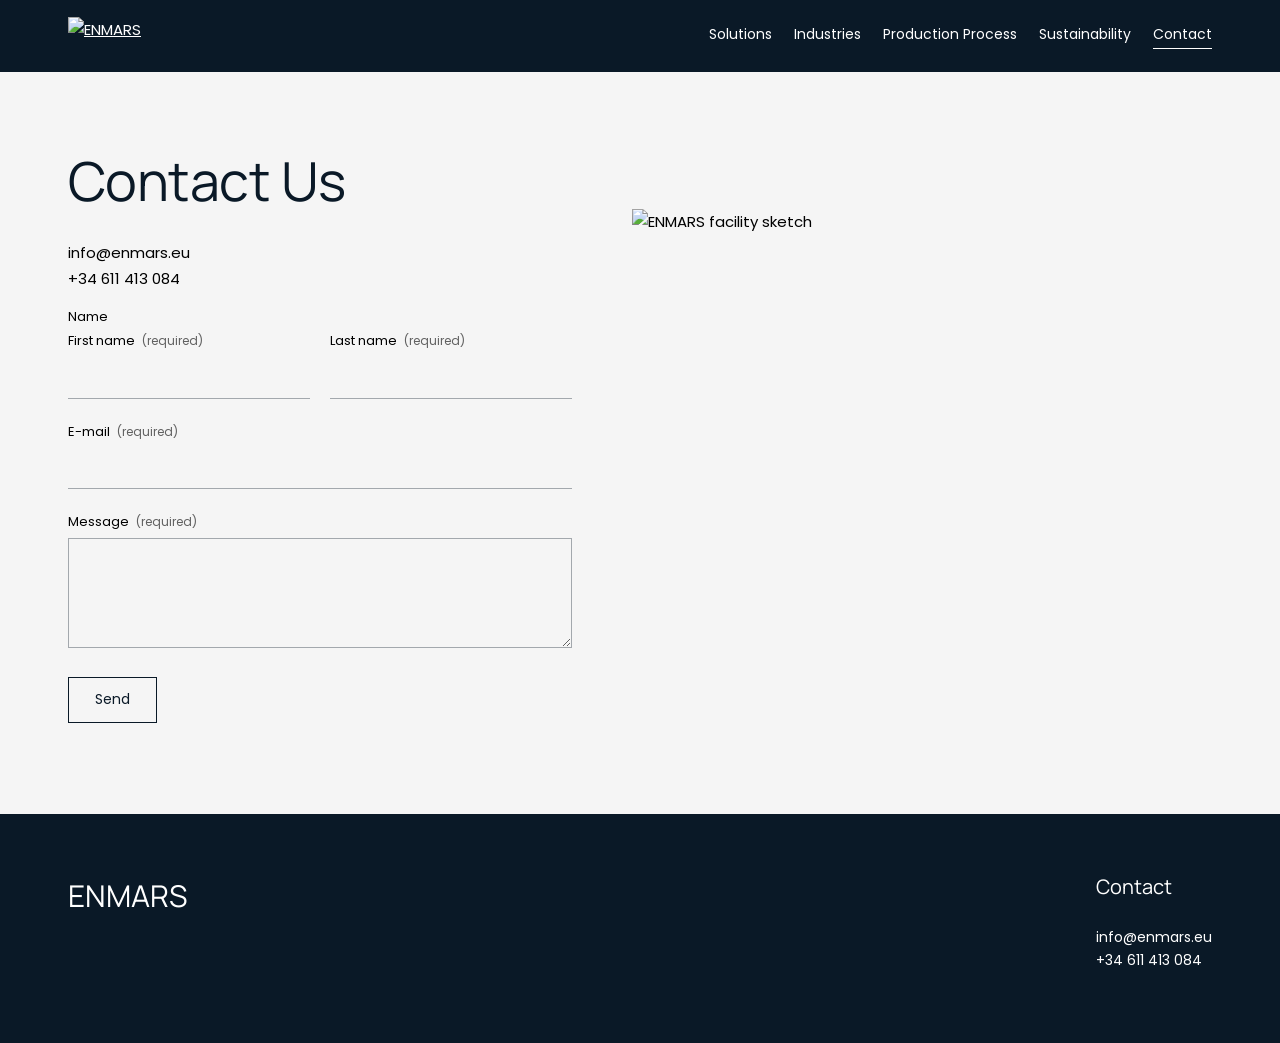
==== contact/index.html @ 2b2a97be "Create index.html" ====
<!DOCTYPE html>
<html lang="en">
<head>
  <meta charset="utf-8">
  <meta name="viewport" content="width=device-width, initial-scale=1">
  <title>Contact — ENMARS</title>
  <meta name="description" content="ENMARS — precision manufacturing for perfumery sampling. Fully assembled perfume vials, discovery sets and custom sampling projects from a specialised European network.">
  <meta property="og:title" content="Contact — ENMARS">
  <meta property="og:description" content="ENMARS — precision manufacturing for perfumery sampling. Fully assembled perfume vials, discovery sets and custom sampling projects from a specialised European network.">
  <meta property="og:image" content="https://enmars.eu/assets/img/hero-home.jpg">
  <link rel="icon" href="/assets/img/logo.jpg">
  <link rel="preconnect" href="https://fonts.googleapis.com">
  <link rel="preconnect" href="https://fonts.gstatic.com" crossorigin>
  <link href="https://fonts.googleapis.com/css2?family=Manrope:wght@400;500&family=Poppins:wght@400;500;700&display=swap" rel="stylesheet">
  <link rel="stylesheet" href="/assets/css/style.css">
</head>
<body>
  <header class="site-header">
    <div class="wrap">
      <a class="logo" href="/" aria-label="ENMARS home"><img src="/assets/img/logo.jpg" alt="ENMARS"></a>
      <button class="menu-btn" aria-label="Menu" aria-expanded="false">&#9776;</button>
      <nav class="nav">
        <a href="/solutions/">Solutions</a>
        <a href="/our-industries/">Industries</a>
        <a href="/production-process/">Production Process</a>
        <a href="/sustainability/">Sustainability</a>
        <a href="/contact/" class="active">Contact</a>
      </nav>
    </div>
  </header>

  <main>
    <section class="page">
      <div class="wrap contact-grid">
        <div>
          <h1>Contact Us</h1>
          <p><a href="mailto:info@enmars.eu" style="text-decoration:none">info@enmars.eu</a><br><a href="tel:+34611413084" style="text-decoration:none">+34 611 413 084</a></p>
        <form class="form" action="https://formsubmit.co/info@enmars.eu" method="POST">
          <input type="hidden" name="_subject" value="New enquiry from enmars.eu">
          <input type="hidden" name="_template" value="table">
          <input type="hidden" name="_captcha" value="false">
          <input type="hidden" name="_next" value="https://enmars.eu/thanks/">
          <input type="text" name="_honey" class="hp" tabindex="-1" autocomplete="off">
          <div class="legend">Name</div>
          <div class="row">
            <div class="field"><label for="fname">First name <span class="req">(required)</span></label><input id="fname" name="First name" type="text" autocomplete="given-name" required></div>
            <div class="field"><label for="lname">Last name <span class="req">(required)</span></label><input id="lname" name="Last name" type="text" autocomplete="family-name" required></div>
          </div>
          <div class="field"><label for="email">E-mail <span class="req">(required)</span></label><input id="email" name="email" type="email" autocomplete="email" required></div>
          <div class="field"><label for="message">Message <span class="req">(required)</span></label><textarea id="message" name="Message" required></textarea></div>
          <button class="btn" type="submit">Send</button>
          <div class="form-status" role="status"></div>
        </form>
        </div>
        <img src="/assets/img/contact-building.png" alt="ENMARS facility sketch" loading="lazy" style="margin-top:60px">
      </div>
    </section>
  </main>

  <footer class="site-footer">
    <div class="wrap">
      <div class="brand">ENMARS</div>
      <div>
        <h4>Contact</h4>
        <a href="mailto:info@enmars.eu">info@enmars.eu</a>
        <a href="tel:+34611413084">+34 611 413 084</a>
      </div>
    </div>
  </footer>
  <script src="/assets/js/main.js"></script>
</body>
</html>
---- assets/css/style.css ----
/* ENMARS — estilos del sitio */
:root {
  --navy: #0a1927;
  --light: #f5f5f5;
  --text: #000;
  --white: #fff;
  --line: rgba(10, 25, 39, .35);
  --max: 1240px;
  --pad: clamp(20px, 4vw, 48px);
  --head: "Manrope", "Poppins", sans-serif;
  --body: "Poppins", sans-serif;
}

* { box-sizing: border-box; }
html { scroll-behavior: smooth; }
body { margin: 0; font-family: var(--body); font-size: 15px; line-height: 1.7; color: var(--text); background: var(--light); -webkit-font-smoothing: antialiased; }
img { max-width: 100%; display: block; }
a { color: inherit; }
h1, h2, h3 { font-family: var(--head); font-weight: 400; line-height: 1.2; margin: 0 0 .5em; letter-spacing: -.01em; }
h1 { font-size: clamp(36px, 4.2vw, 56px); }
h2 { font-size: clamp(28px, 3vw, 40px); }
h3 { font-size: clamp(24px, 2.4vw, 32px); }
p { margin: 0 0 1em; }
.justify { text-align: justify; }
.wrap { max-width: var(--max); margin: 0 auto; padding: 0 var(--pad); }

/* Header */
.site-header { position: sticky; top: 0; z-index: 50; background: var(--navy); color: var(--white); }
.site-header .wrap { display: flex; align-items: center; justify-content: space-between; height: 72px; }
.logo img { height: 38px; width: auto; }
.nav { display: flex; gap: 22px; font-size: 14px; }
.nav a { text-decoration: none; padding-bottom: 2px; border-bottom: 1px solid transparent; }
.nav a:hover, .nav a.active { border-bottom-color: currentColor; }
.menu-btn { display: none; background: none; border: 0; color: inherit; font-size: 26px; cursor: pointer; }

/* Sections */
.section { padding: clamp(56px, 8vw, 110px) 0; }
.dark { background: var(--navy); color: var(--white); }
.light { background: var(--light); }
.bg-img { background-size: cover; background-position: center; }

/* Home: hero */
.hero { min-height: 640px; display: flex; align-items: center; background-color: var(--navy); }
.hero .text { max-width: 560px; }
.hero h1 { font-size: clamp(38px, 4.4vw, 56px); }
.hero p { max-width: 360px; text-align: justify; font-size: 15px; }

/* Home: product solutions (image left, text right) */
.products { min-height: 600px; display: flex; align-items: center; background-color: #0a1917; }
.products .text { margin-left: auto; max-width: 440px; color: #111; }
.products h2 { color: #111; }

/* Value proposition */
.values .grid { display: grid; grid-template-columns: 1fr 1fr; gap: 56px 80px; }
.values h1 { font-size: clamp(40px, 4.4vw, 58px); text-transform: uppercase; }
.values h3 { margin-bottom: .6em; }
.values p { text-align: justify; }

/* What we do */
.whatwedo .grid { display: grid; grid-template-columns: 1fr 2.4fr; gap: 40px; align-items: center; }
.whatwedo h2 { color: var(--navy); }
.whatwedo p { color: var(--navy); text-align: justify; }
.btn { display: inline-block; border: 1px solid var(--navy); color: var(--navy); background: transparent; padding: 10px 26px; text-decoration: none; font: inherit; font-size: 14px; text-align: center; cursor: pointer; transition: .2s; }
.btn:hover { background: var(--navy); color: var(--white); }

/* Accordion (industries on home) */
.accordion { border-top: 1px solid var(--line); }
.acc-item { border-bottom: 1px solid var(--line); }
.acc-item summary { list-style: none; cursor: pointer; display: flex; justify-content: space-between; align-items: center; font-family: var(--head); font-size: clamp(22px, 2.6vw, 34px); color: var(--navy); padding: 10px 0; }
.acc-item summary::-webkit-details-marker { display: none; }
.acc-item summary::after { content: "+"; font-size: 1.3em; font-weight: 300; line-height: 1; }
.acc-item[open] summary::after { content: "–"; }
.acc-item .acc-body { padding: 10px 0 26px 35%; font-size: clamp(16px, 1.5vw, 20px); }

/* Mission */
.mission .grid { display: grid; grid-template-columns: 1fr 3.2fr; gap: 40px; }
.mission h2.statement { font-size: clamp(24px, 2.6vw, 36px); line-height: 1.35; }
.hl-circle { position: relative; white-space: nowrap; }
.hl-circle::after { content: ""; position: absolute; inset: -6px -10px; border: 2px solid currentColor; border-radius: 50%; transform: rotate(-3deg); }
.hl-under { text-decoration: underline; text-decoration-thickness: 2px; text-underline-offset: 6px; }

/* Contact block */
.contact-block { position: relative; }
.contact-block.angled { clip-path: polygon(0 60px, 100% 0, 100% 100%, 0 100%); margin-top: -60px; padding-top: calc(60px + clamp(56px, 8vw, 110px)); }
.contact-grid { display: grid; grid-template-columns: 1fr 1.15fr; gap: 60px; align-items: start; }
.contact-grid h1 { color: var(--navy); }

/* Form */
.form .row { display: grid; grid-template-columns: 1fr 1fr; gap: 20px; }
.form label { display: block; font-size: 13px; margin-bottom: 4px; }
.form .req { opacity: .6; font-size: 12px; margin-left: 4px; }
.form .field { margin-bottom: 22px; }
.form .legend { font-size: 13px; margin-bottom: 2px; }
.form input, .form textarea { width: 100%; font: inherit; font-size: 15px; padding: 8px 2px; border: 0; border-bottom: 1px solid var(--line); background: transparent; color: var(--text); outline: none; border-radius: 0; }
.form textarea { min-height: 110px; resize: vertical; border: 1px solid var(--line); padding: 8px; }
.form input:focus, .form textarea:focus { border-color: var(--navy); }
.form .hp { position: absolute; left: -9999px; }
.form-status { margin-top: 14px; font-size: 14px; }

/* Generic content pages */
.page { padding: clamp(40px, 6vw, 80px) 0; }
.split { display: grid; grid-template-columns: 1fr 2fr; gap: 40px; align-items: start; }
.cards3 { display: grid; grid-template-columns: repeat(3, 1fr); gap: 40px; margin-top: 50px; }
.cards3 img { width: 100%; aspect-ratio: 1 / 1; object-fit: cover; margin-bottom: 26px; }
.cards3 h4 { font-family: var(--body); font-weight: 700; font-size: 18px; margin: 0 0 .8em; }
.cards3 p { text-align: justify; font-size: 14px; }
.center { text-align: center; }
.underline-title span { border-bottom: 2px solid currentColor; }
.block { border-top: 1px solid var(--line); padding: 30px 0; }
.block:first-of-type { border-top: 0; }
.block:last-child { border-bottom: 1px solid var(--line); }
.step { display: grid; grid-template-columns: 1fr 3fr; gap: 30px; align-items: center; border-top: 1px solid var(--line); padding: 30px 0; }
.step:first-child { border-top: 0; }
.step img { max-height: 190px; margin: 0 auto; }
.step p { font-size: 14px; }
.media-row { display: grid; grid-template-columns: 1fr 2fr; gap: 40px; align-items: center; border-top: 1px solid var(--line); padding: 36px 0; }
.media-row.reverse { grid-template-columns: 2fr 1fr; }
.media-row img { width: 100%; }
.media-row p { font-size: 14px; }
.certs { display: flex; flex-wrap: wrap; justify-content: center; align-items: center; gap: 40px; margin-top: 20px; }
.certs img { height: 90px; width: auto; }

/* Footer */
.site-footer { background: var(--navy); color: var(--white); padding: 56px 0 70px; }
.site-footer .wrap { display: flex; justify-content: space-between; gap: 30px; flex-wrap: wrap; }
.site-footer .brand { font-family: var(--head); font-size: 30px; }
.site-footer h4 { font-family: var(--head); font-weight: 400; font-size: 20px; margin: 0 0 22px; }
.site-footer a { text-decoration: none; display: block; font-size: 14px; }

/* Responsive */
@media (max-width: 860px) {
  .menu-btn { display: block; }
  .nav { display: none; position: absolute; top: 72px; left: 0; right: 0; background: var(--navy); flex-direction: column; padding: 20px var(--pad) 30px; gap: 14px; font-size: 18px; }
  .nav.open { display: flex; }
  .values .grid, .whatwedo .grid, .mission .grid, .contact-grid, .split, .cards3, .step, .media-row, .media-row.reverse, .form .row { grid-template-columns: 1fr; }
  .acc-item .acc-body { padding-left: 0; }
  .products { background-position: left center; }
  .products .text { background: rgba(245, 245, 245, .92); padding: 24px; }
  .media-row.reverse img { order: -1; }
}
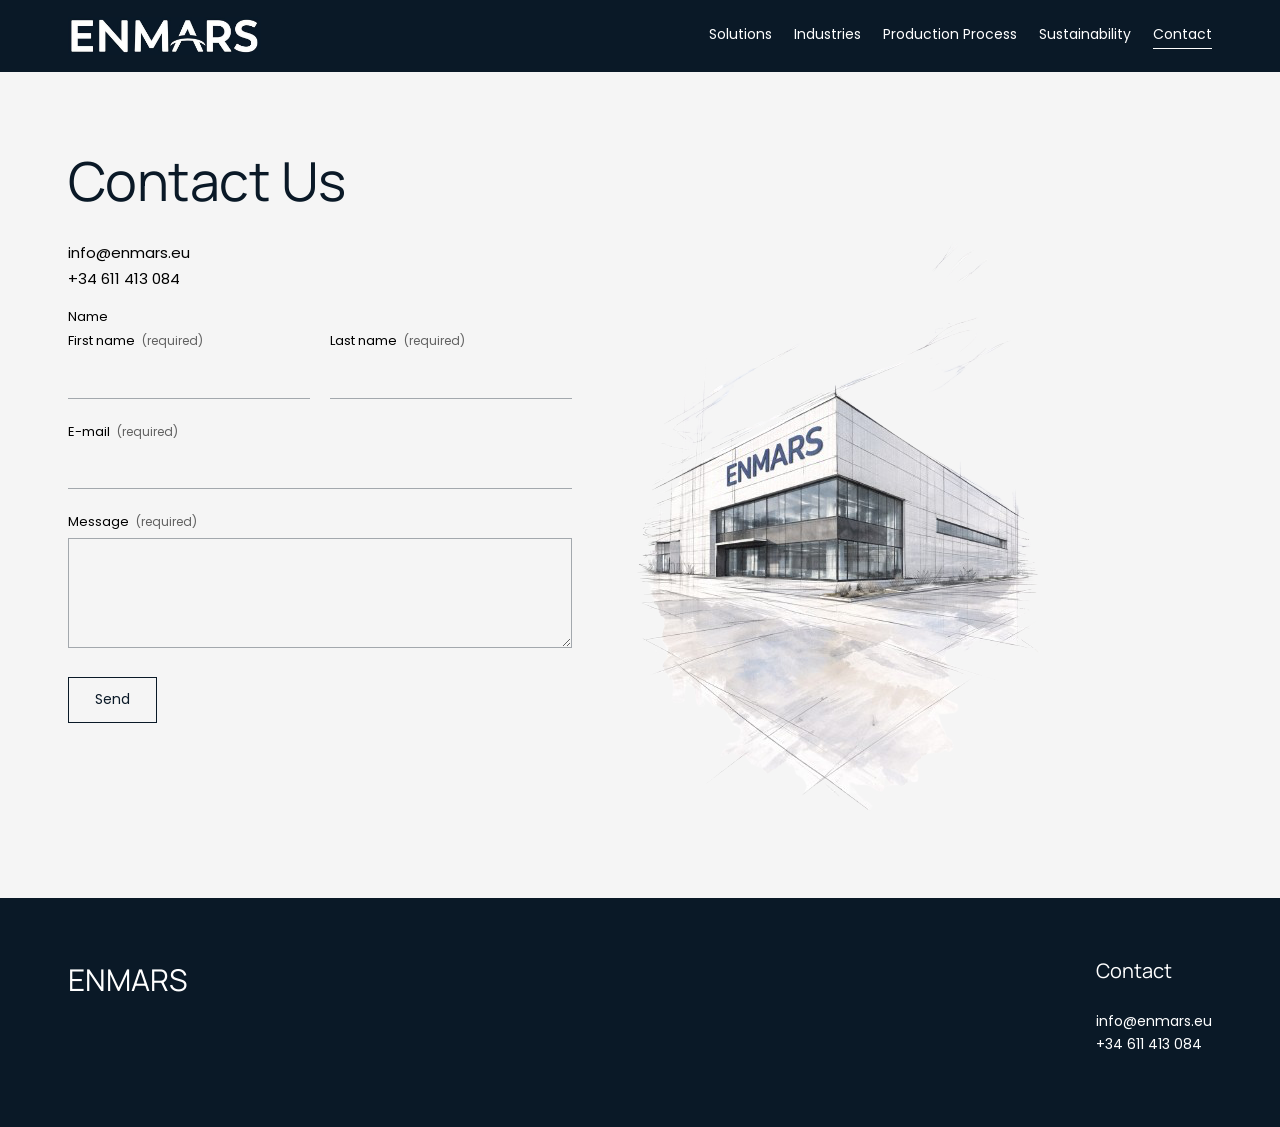
==== commit b28c2c95: "Update index.html" ====
--- a/contact/index.html
+++ b/contact/index.html
@@ -35,7 +35,8 @@
         <div>
           <h1>Contact Us</h1>
           <p><a href="mailto:info@enmars.eu" style="text-decoration:none">info@enmars.eu</a><br><a href="tel:+34611413084" style="text-decoration:none">+34 611 413 084</a></p>
-        <form class="form" action="https://formsubmit.co/info@enmars.eu" method="POST">
+        <form class="form" action="https://formsubmit.co/rokas@enmars.eu" method="POST">
+          <input type="hidden" name="_cc" value="lucas@enmars.eu">
           <input type="hidden" name="_subject" value="New enquiry from enmars.eu">
           <input type="hidden" name="_template" value="table">
           <input type="hidden" name="_captcha" value="false">
--- a/assets/css/style.css
+++ b/assets/css/style.css
@@ -1,3 +1,6 @@
+
+/* Hero & products: full-width content */
+.hero > .wrap, .products > .wrap { width: 100%; }
 /* ENMARS — estilos del sitio */
 :root {
   --navy: #0a1927;
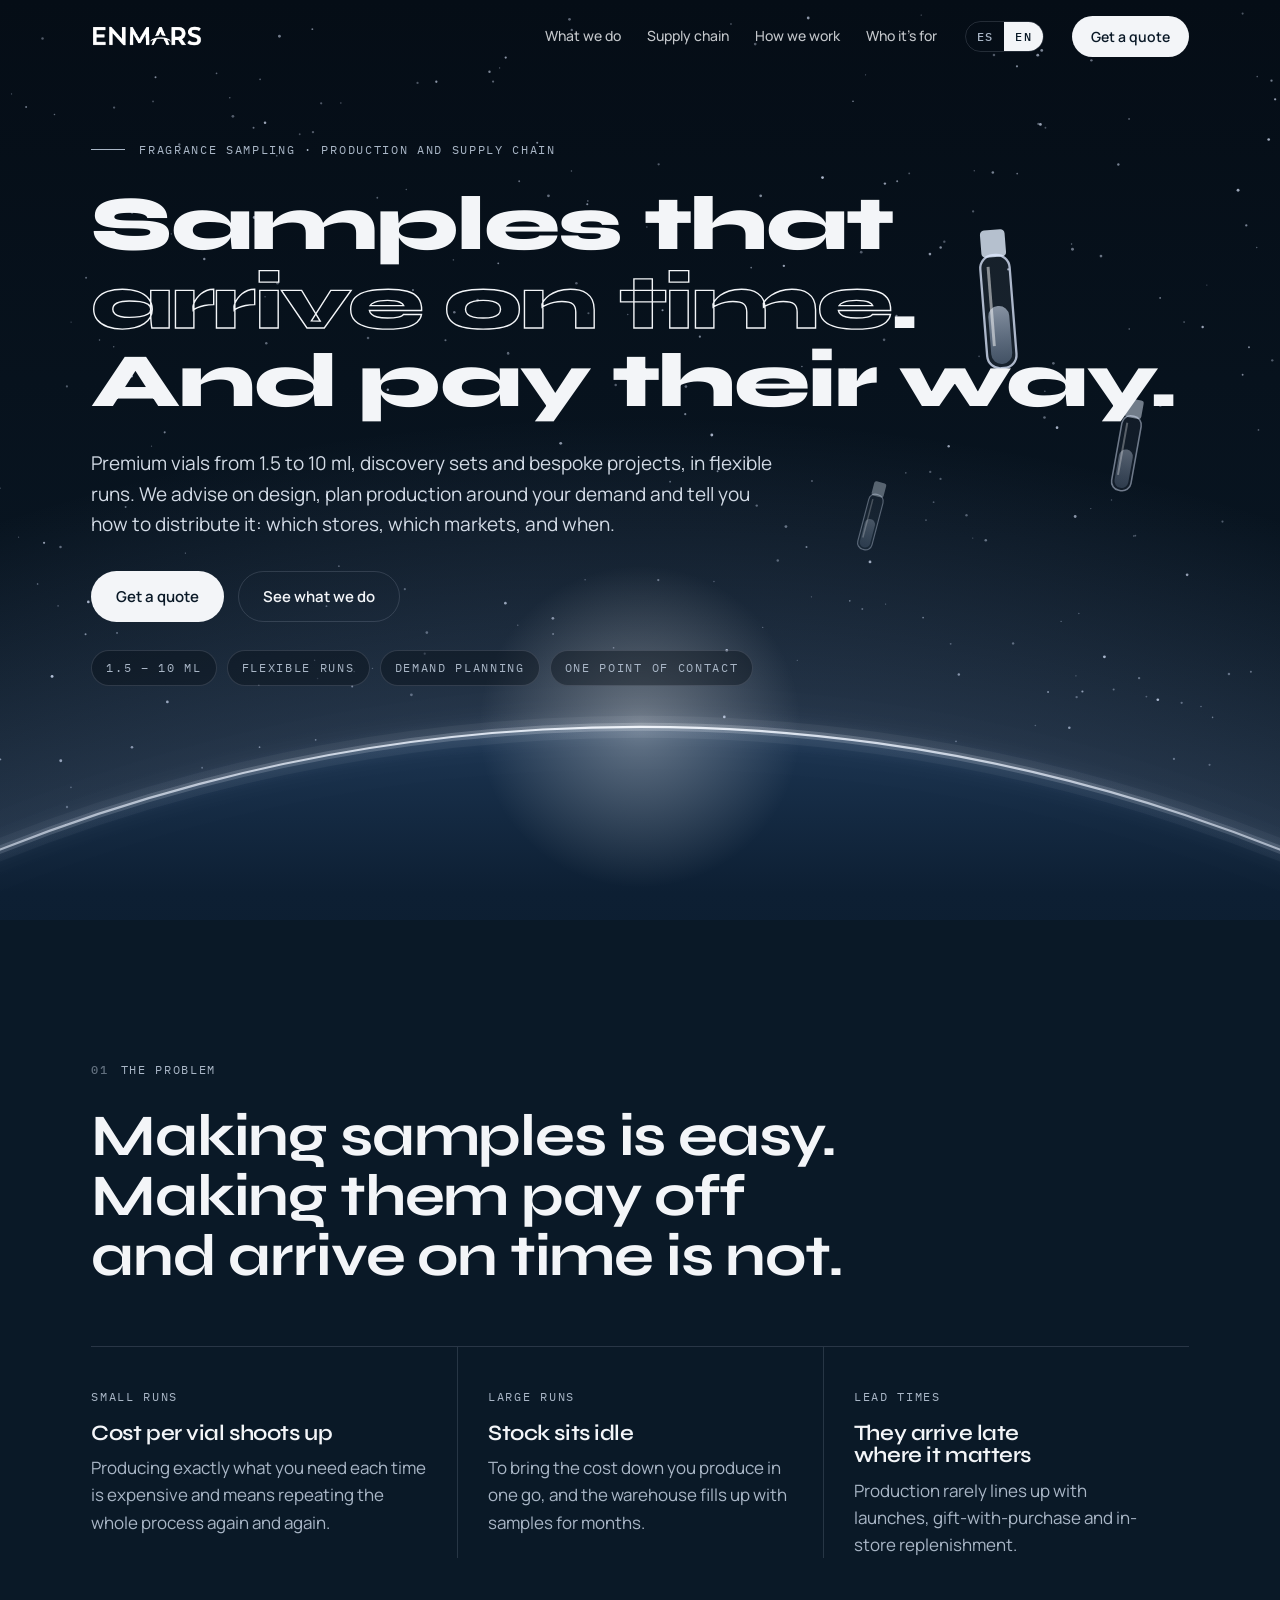
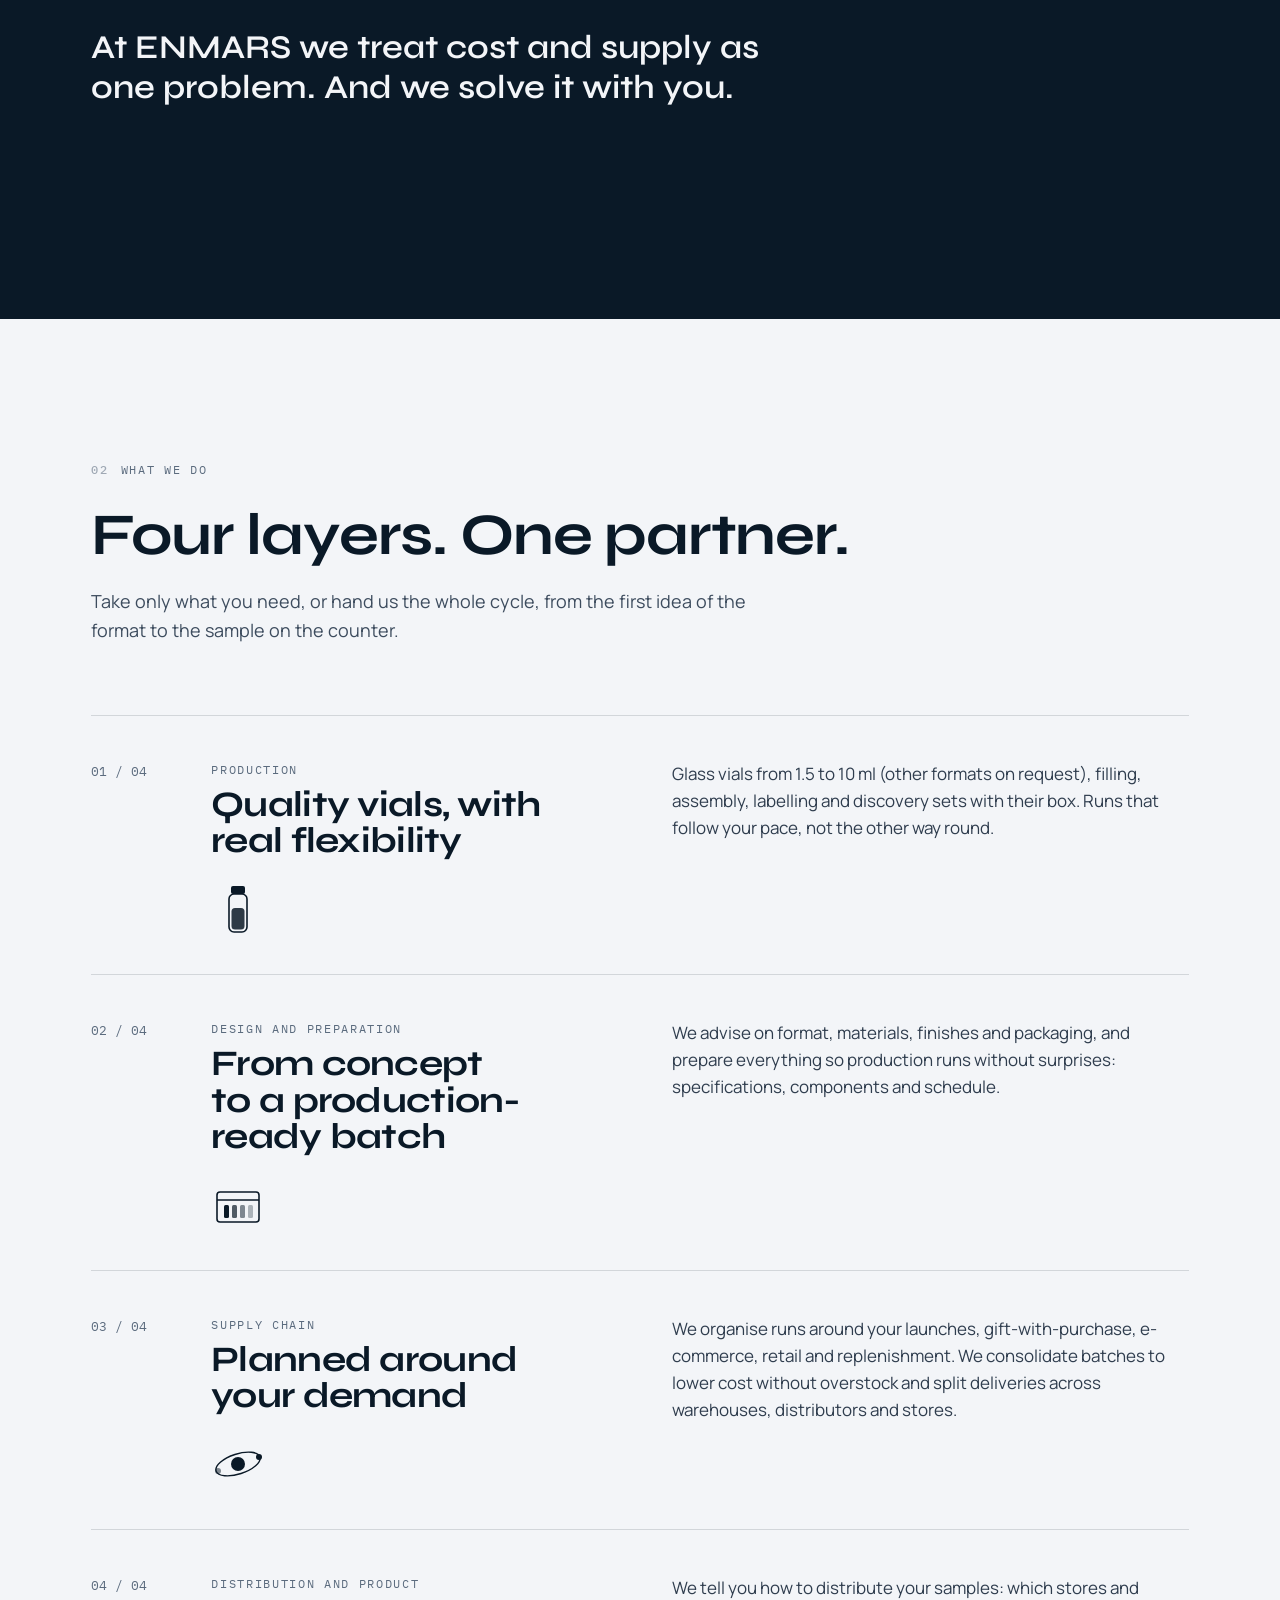
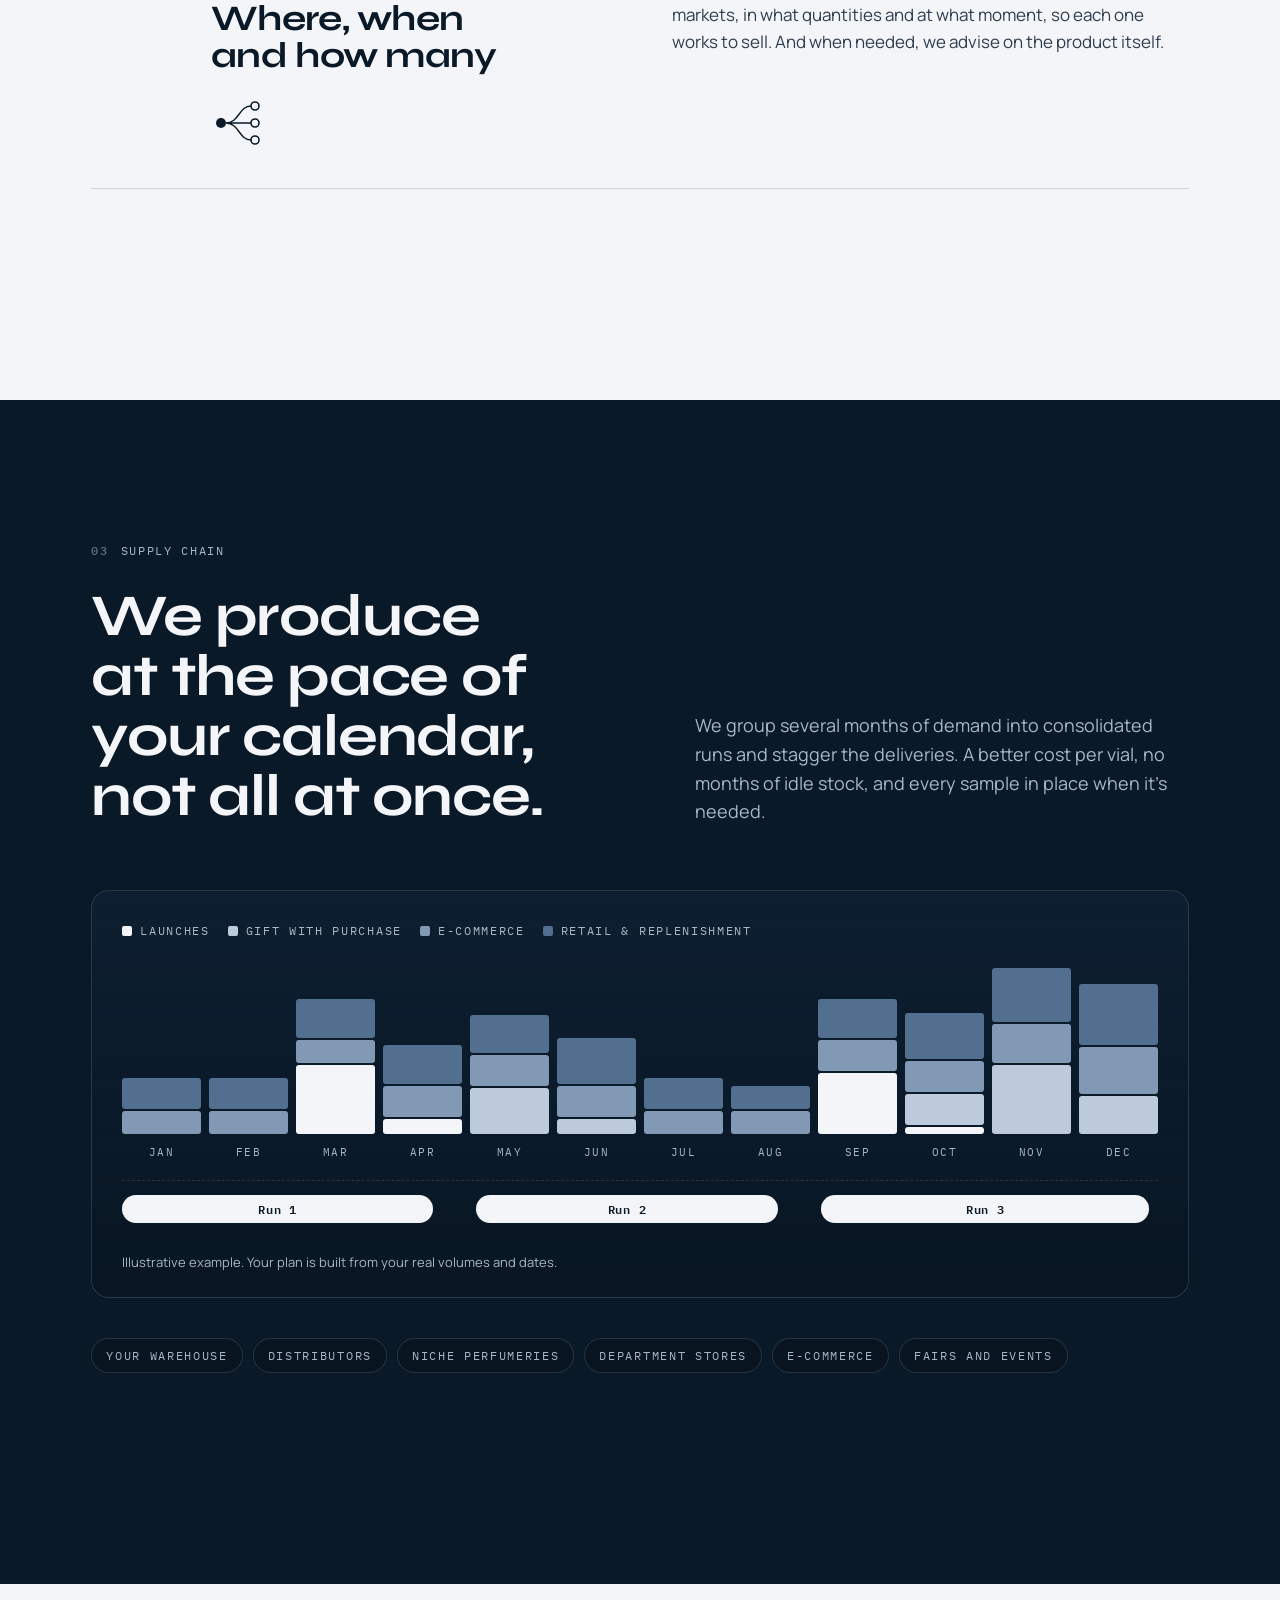
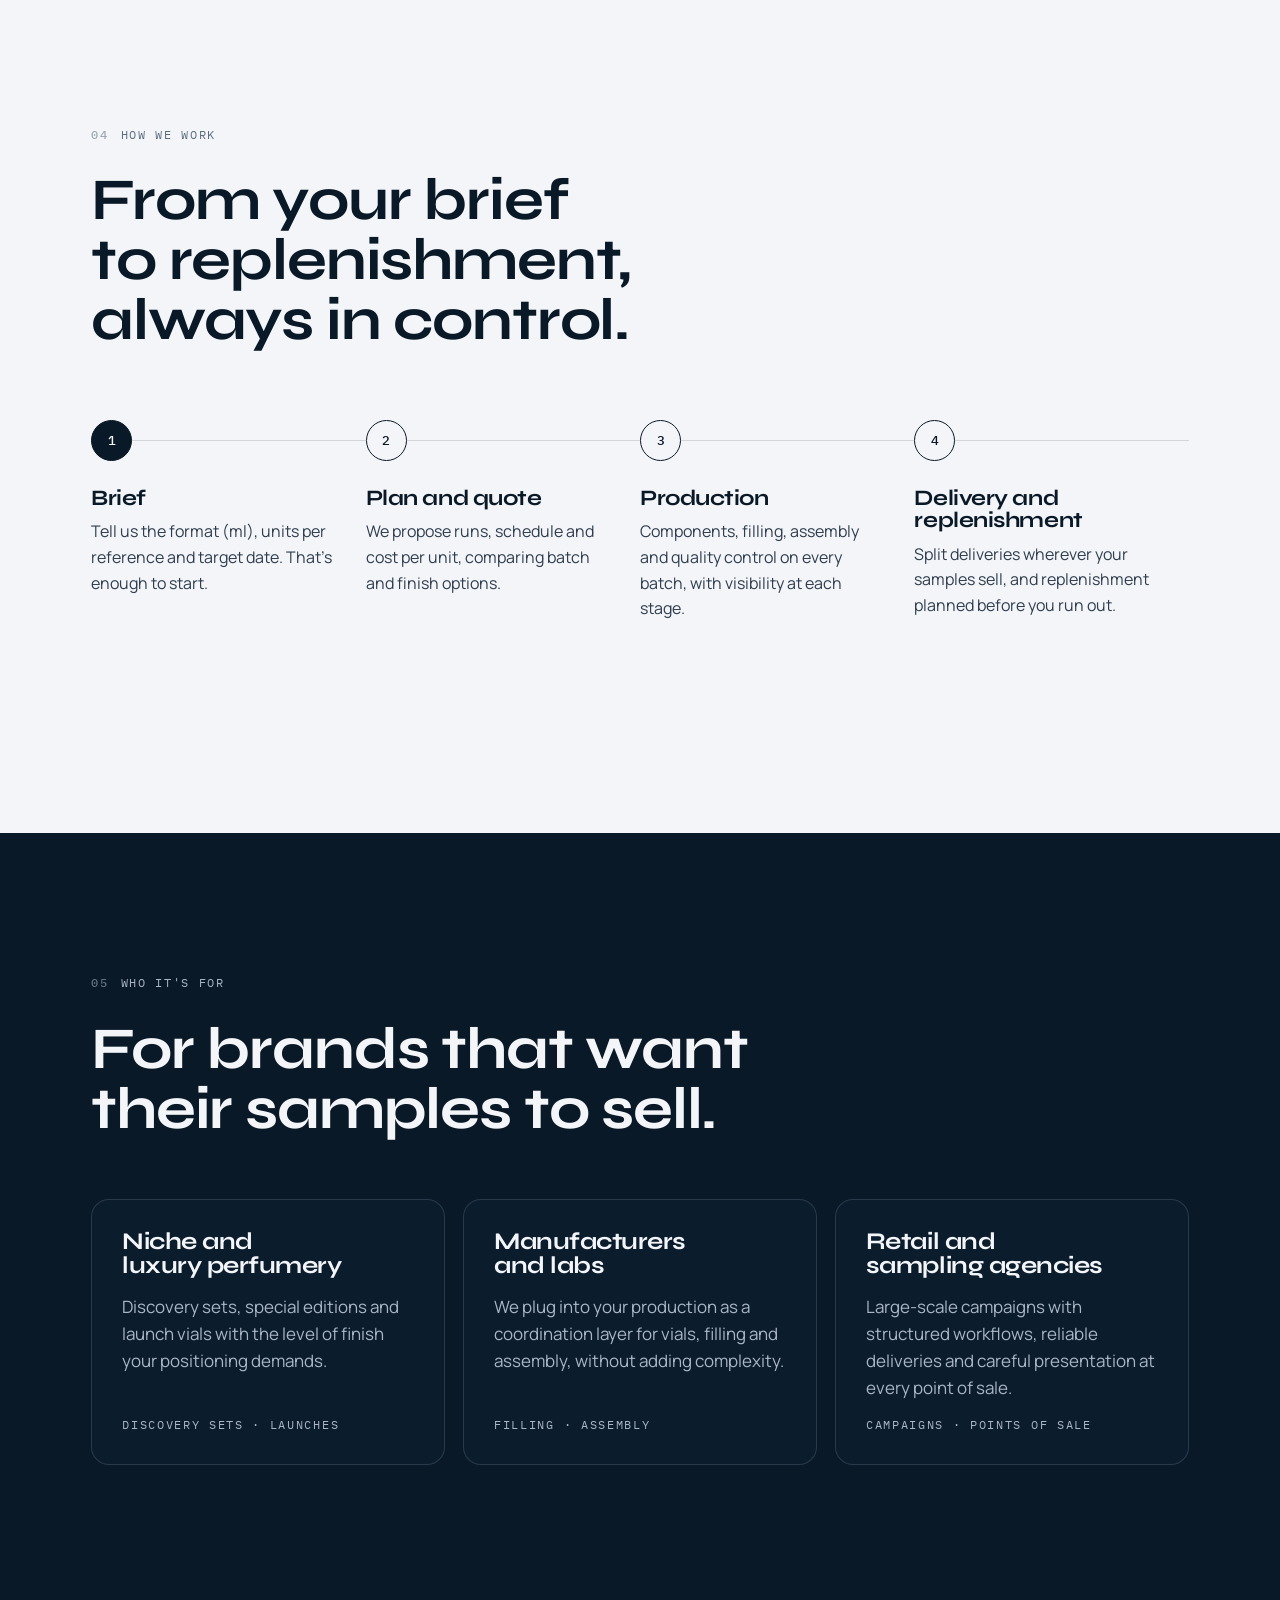
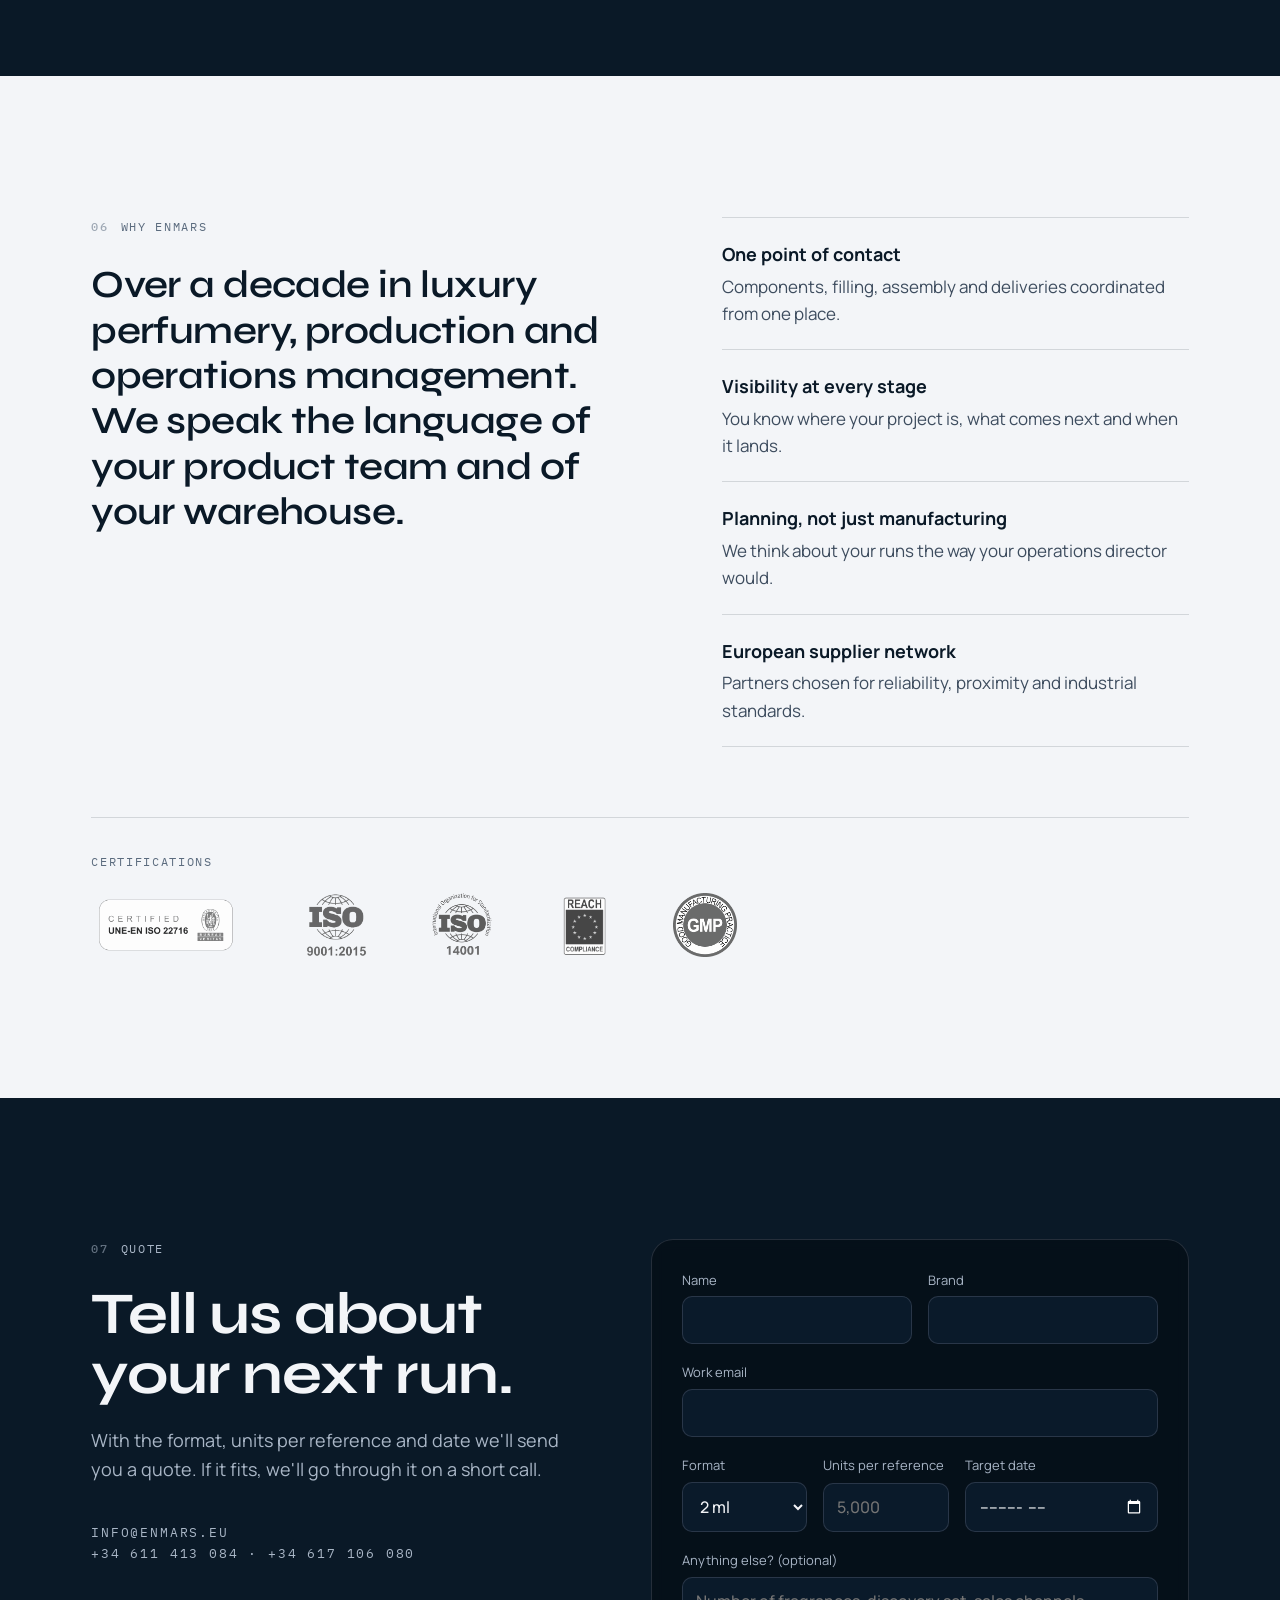
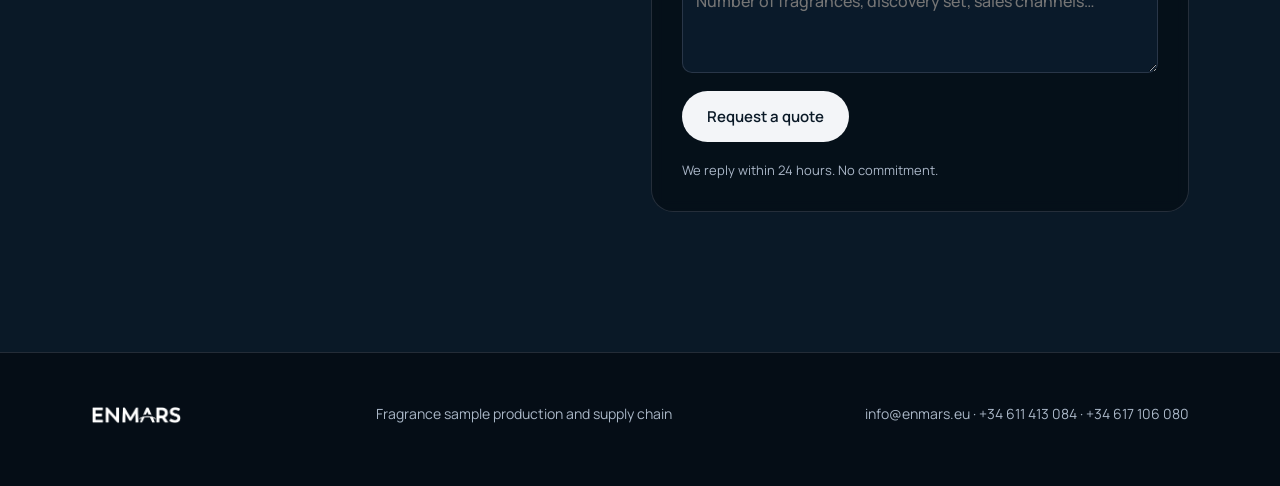
==== commit a6439526: "Update index.html" ====
--- a/contact/index.html
+++ b/contact/index.html
@@ -1,73 +1,7 @@
 <!DOCTYPE html>
-<html lang="en">
-<head>
-  <meta charset="utf-8">
-  <meta name="viewport" content="width=device-width, initial-scale=1">
-  <title>Contact — ENMARS</title>
-  <meta name="description" content="ENMARS — precision manufacturing for perfumery sampling. Fully assembled perfume vials, discovery sets and custom sampling projects from a specialised European network.">
-  <meta property="og:title" content="Contact — ENMARS">
-  <meta property="og:description" content="ENMARS — precision manufacturing for perfumery sampling. Fully assembled perfume vials, discovery sets and custom sampling projects from a specialised European network.">
-  <meta property="og:image" content="https://enmars.eu/assets/img/hero-home.jpg">
-  <link rel="icon" href="/assets/img/logo.jpg">
-  <link rel="preconnect" href="https://fonts.googleapis.com">
-  <link rel="preconnect" href="https://fonts.gstatic.com" crossorigin>
-  <link href="https://fonts.googleapis.com/css2?family=Manrope:wght@400;500&family=Poppins:wght@400;500;700&display=swap" rel="stylesheet">
-  <link rel="stylesheet" href="/assets/css/style.css">
-</head>
-<body>
-  <header class="site-header">
-    <div class="wrap">
-      <a class="logo" href="/" aria-label="ENMARS home"><img src="/assets/img/logo.jpg" alt="ENMARS"></a>
-      <button class="menu-btn" aria-label="Menu" aria-expanded="false">&#9776;</button>
-      <nav class="nav">
-        <a href="/solutions/">Solutions</a>
-        <a href="/our-industries/">Industries</a>
-        <a href="/production-process/">Production Process</a>
-        <a href="/sustainability/">Sustainability</a>
-        <a href="/contact/" class="active">Contact</a>
-      </nav>
-    </div>
-  </header>
-
-  <main>
-    <section class="page">
-      <div class="wrap contact-grid">
-        <div>
-          <h1>Contact Us</h1>
-          <p><a href="mailto:info@enmars.eu" style="text-decoration:none">info@enmars.eu</a><br><a href="tel:+34611413084" style="text-decoration:none">+34 611 413 084</a></p>
-        <form class="form" action="https://formsubmit.co/rokas@enmars.eu" method="POST">
-          <input type="hidden" name="_cc" value="lucas@enmars.eu">
-          <input type="hidden" name="_subject" value="New enquiry from enmars.eu">
-          <input type="hidden" name="_template" value="table">
-          <input type="hidden" name="_captcha" value="false">
-          <input type="hidden" name="_next" value="https://enmars.eu/thanks/">
-          <input type="text" name="_honey" class="hp" tabindex="-1" autocomplete="off">
-          <div class="legend">Name</div>
-          <div class="row">
-            <div class="field"><label for="fname">First name <span class="req">(required)</span></label><input id="fname" name="First name" type="text" autocomplete="given-name" required></div>
-            <div class="field"><label for="lname">Last name <span class="req">(required)</span></label><input id="lname" name="Last name" type="text" autocomplete="family-name" required></div>
-          </div>
-          <div class="field"><label for="email">E-mail <span class="req">(required)</span></label><input id="email" name="email" type="email" autocomplete="email" required></div>
-          <div class="field"><label for="message">Message <span class="req">(required)</span></label><textarea id="message" name="Message" required></textarea></div>
-          <button class="btn" type="submit">Send</button>
-          <div class="form-status" role="status"></div>
-        </form>
-        </div>
-        <img src="/assets/img/contact-building.png" alt="ENMARS facility sketch" loading="lazy" style="margin-top:60px">
-      </div>
-    </section>
-  </main>
-
-  <footer class="site-footer">
-    <div class="wrap">
-      <div class="brand">ENMARS</div>
-      <div>
-        <h4>Contact</h4>
-        <a href="mailto:info@enmars.eu">info@enmars.eu</a>
-        <a href="tel:+34611413084">+34 611 413 084</a>
-      </div>
-    </div>
-  </footer>
-  <script src="/assets/js/main.js"></script>
-</body>
-</html>
+<html lang="es"><head><meta charset="utf-8"><title>ENMARS</title>
+<link rel="canonical" href="https://enmars.eu/">
+<meta name="robots" content="noindex">
+<meta http-equiv="refresh" content="0; url=/#quote">
+<script>location.replace("/#quote")</script></head>
+<body><a href="/#quote">ENMARS</a></body></html>
